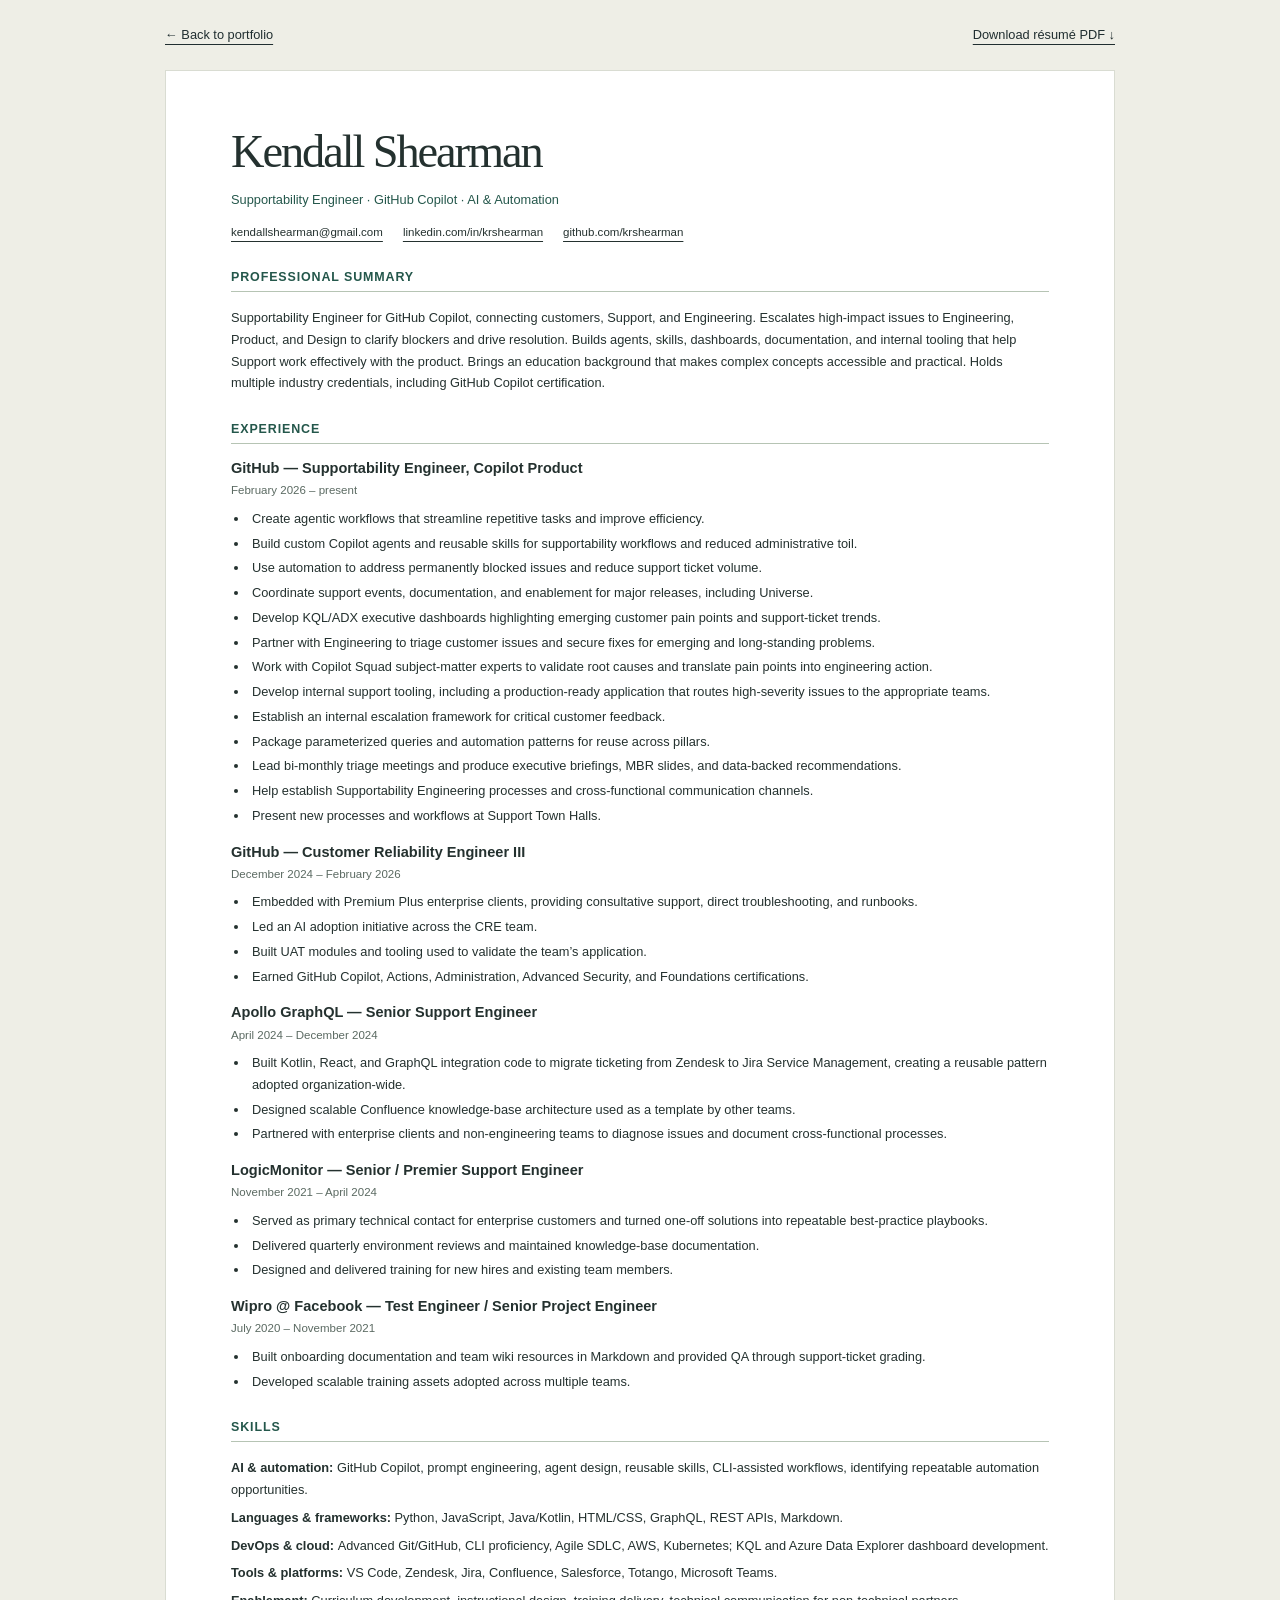
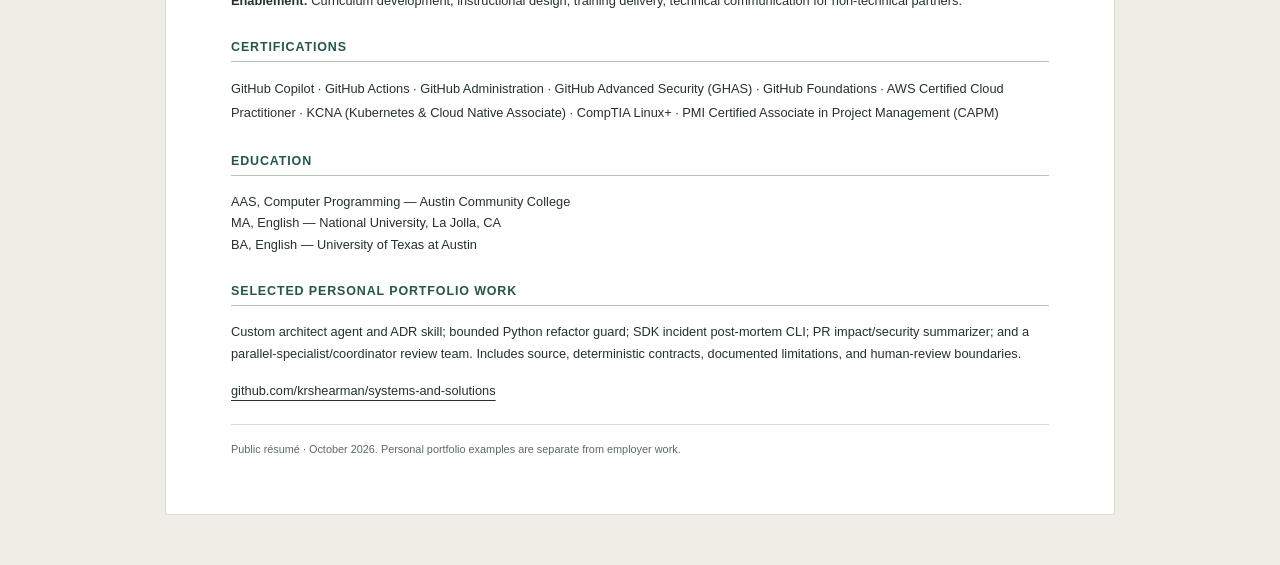
==== site/resume/index.html @ efc38eb4 "Add professional GitHub Pages portfolio Showcase the working agents and SDK automations alongside ex" ====
<!doctype html>
<html lang="en">
<head>
  <meta charset="utf-8">
  <meta name="viewport" content="width=device-width, initial-scale=1">
  <meta name="description" content="Kendall Shearman's résumé: GitHub Copilot supportability, AI automation, enterprise reliability, technical enablement, and GitHub certifications including Advanced Security.">
  <link rel="canonical" href="https://krshearman.github.io/systems-and-solutions/resume/">
  <link rel="icon" href="../assets/favicon.svg" type="image/svg+xml">
  <link rel="stylesheet" href="../assets/styles.css">
  <title>Résumé — Kendall Shearman</title>
</head>
<body class="resume-page">
  <a class="skip-link" href="#main">Skip to résumé</a>
  <nav class="resume-toolbar container" aria-label="Résumé navigation"><a href="../">← Back to portfolio</a><a href="../assets/kendall-shearman-resume.pdf" download>Download résumé PDF ↓</a></nav>
  <main id="main" class="resume-sheet" tabindex="-1">
    <header>
      <h1>Kendall Shearman</h1>
      <p class="resume-title">Supportability Engineer · GitHub Copilot · AI &amp; Automation</p>
      <div class="resume-contact"><a href="mailto:kendallshearman@gmail.com">kendallshearman@gmail.com</a><a href="https://www.linkedin.com/in/krshearman/">linkedin.com/in/krshearman</a><a href="https://github.com/krshearman">github.com/krshearman</a></div>
    </header>
    <section aria-labelledby="summary-title">
      <h2 id="summary-title">Professional summary</h2>
      <p>Supportability Engineer for GitHub Copilot, connecting customers, Support, and Engineering. Escalates high-impact issues to Engineering, Product, and Design to clarify blockers and drive resolution. Builds agents, skills, dashboards, documentation, and internal tooling that help Support work effectively with the product. Brings an education background that makes complex concepts accessible and practical. Holds multiple industry credentials, including GitHub Copilot certification.</p>
    </section>
    <section aria-labelledby="experience-title">
      <h2 id="experience-title">Experience</h2>
      <article>
        <h3>GitHub — Supportability Engineer, Copilot Product</h3>
        <p class="resume-role-meta">February 2026 – present</p>
        <ul>
          <li>Create agentic workflows that streamline repetitive tasks and improve efficiency.</li>
          <li>Build custom Copilot agents and reusable skills for supportability workflows and reduced administrative toil.</li>
          <li>Use automation to address permanently blocked issues and reduce support ticket volume.</li>
          <li>Coordinate support events, documentation, and enablement for major releases, including Universe.</li>
          <li>Develop KQL/ADX executive dashboards highlighting emerging customer pain points and support-ticket trends.</li>
          <li>Partner with Engineering to triage customer issues and secure fixes for emerging and long-standing problems.</li>
          <li>Work with Copilot Squad subject-matter experts to validate root causes and translate pain points into engineering action.</li>
          <li>Develop internal support tooling, including a production-ready application that routes high-severity issues to the appropriate teams.</li>
          <li>Establish an internal escalation framework for critical customer feedback.</li>
          <li>Package parameterized queries and automation patterns for reuse across pillars.</li>
          <li>Lead bi-monthly triage meetings and produce executive briefings, MBR slides, and data-backed recommendations.</li>
          <li>Help establish Supportability Engineering processes and cross-functional communication channels.</li>
          <li>Present new processes and workflows at Support Town Halls.</li>
        </ul>
      </article>
      <article>
        <h3>GitHub — Customer Reliability Engineer III</h3>
        <p class="resume-role-meta">December 2024 – February 2026</p>
        <ul>
          <li>Embedded with Premium Plus enterprise clients, providing consultative support, direct troubleshooting, and runbooks.</li>
          <li>Led an AI adoption initiative across the CRE team.</li>
          <li>Built UAT modules and tooling used to validate the team’s application.</li>
          <li>Earned GitHub Copilot, Actions, Administration, Advanced Security, and Foundations certifications.</li>
        </ul>
      </article>
      <article>
        <h3>Apollo GraphQL — Senior Support Engineer</h3>
        <p class="resume-role-meta">April 2024 – December 2024</p>
        <ul>
          <li>Built Kotlin, React, and GraphQL integration code to migrate ticketing from Zendesk to Jira Service Management, creating a reusable pattern adopted organization-wide.</li>
          <li>Designed scalable Confluence knowledge-base architecture used as a template by other teams.</li>
          <li>Partnered with enterprise clients and non-engineering teams to diagnose issues and document cross-functional processes.</li>
        </ul>
      </article>
      <article>
        <h3>LogicMonitor — Senior / Premier Support Engineer</h3>
        <p class="resume-role-meta">November 2021 – April 2024</p>
        <ul>
          <li>Served as primary technical contact for enterprise customers and turned one-off solutions into repeatable best-practice playbooks.</li>
          <li>Delivered quarterly environment reviews and maintained knowledge-base documentation.</li>
          <li>Designed and delivered training for new hires and existing team members.</li>
        </ul>
      </article>
      <article>
        <h3>Wipro @ Facebook — Test Engineer / Senior Project Engineer</h3>
        <p class="resume-role-meta">July 2020 – November 2021</p>
        <ul>
          <li>Built onboarding documentation and team wiki resources in Markdown and provided QA through support-ticket grading.</li>
          <li>Developed scalable training assets adopted across multiple teams.</li>
        </ul>
      </article>
    </section>
    <section aria-labelledby="skills-title">
      <h2 id="skills-title">Skills</h2>
      <dl>
        <div><dt>AI &amp; automation: </dt><dd>GitHub Copilot, prompt engineering, agent design, reusable skills, CLI-assisted workflows, identifying repeatable automation opportunities.</dd></div>
        <div><dt>Languages &amp; frameworks: </dt><dd>Python, JavaScript, Java/Kotlin, HTML/CSS, GraphQL, REST APIs, Markdown.</dd></div>
        <div><dt>DevOps &amp; cloud: </dt><dd>Advanced Git/GitHub, CLI proficiency, Agile SDLC, AWS, Kubernetes; KQL and Azure Data Explorer dashboard development.</dd></div>
        <div><dt>Tools &amp; platforms: </dt><dd>VS Code, Zendesk, Jira, Confluence, Salesforce, Totango, Microsoft Teams.</dd></div>
        <div><dt>Enablement: </dt><dd>Curriculum development, instructional design, training delivery, technical communication for non-technical partners.</dd></div>
      </dl>
    </section>
    <section aria-labelledby="certifications-title">
      <h2 id="certifications-title">Certifications</h2>
      <p class="resume-credentials">GitHub Copilot · GitHub Actions · GitHub Administration · GitHub Advanced Security (GHAS) · GitHub Foundations · AWS Certified Cloud Practitioner · KCNA (Kubernetes &amp; Cloud Native Associate) · CompTIA Linux+ · PMI Certified Associate in Project Management (CAPM)</p>
    </section>
    <section aria-labelledby="education-title">
      <h2 id="education-title">Education</h2>
      <p>AAS, Computer Programming — Austin Community College<br>MA, English — National University, La Jolla, CA<br>BA, English — University of Texas at Austin</p>
    </section>
    <section aria-labelledby="portfolio-title">
      <h2 id="portfolio-title">Selected personal portfolio work</h2>
      <p>Custom architect agent and ADR skill; bounded Python refactor guard; SDK incident post-mortem CLI; PR impact/security summarizer; and a parallel-specialist/coordinator review team. Includes source, deterministic contracts, documented limitations, and human-review boundaries.</p>
      <p><a href="https://github.com/krshearman/systems-and-solutions">github.com/krshearman/systems-and-solutions</a></p>
    </section>
    <p class="resume-note">Public résumé · October 2026. Personal portfolio examples are separate from employer work.</p>
  </main>
</body>
</html>
---- site/assets/styles.css ----
@charset "UTF-8";

:root {
  color-scheme: light;
  --paper: #f5f3ec;
  --surface: #fffef9;
  --ink: #202e30;
  --muted: #556361;
  --green: #24574b;
  --deep: #183b37;
  --line: #d9dcd2;
  --soft: #e8ece2;
  --serif: Georgia, "Times New Roman", serif;
  --sans: -apple-system, BlinkMacSystemFont, "Segoe UI", sans-serif;
}

* { box-sizing: border-box; }
html { scroll-behavior: smooth; scroll-padding-top: 6rem; }
body { margin: 0; background: var(--paper); color: var(--ink); font: 1rem/1.7 var(--sans); -webkit-font-smoothing: antialiased; }
[hidden] { display: none !important; }
::selection { background: #d7e4cd; color: var(--deep); }
a { color: inherit; text-decoration-thickness: 1px; text-underline-offset: 5px; }
button { font: inherit; }
button, summary { cursor: pointer; }
a, button, summary { -webkit-tap-highlight-color: transparent; }
:focus-visible { outline: 3px solid #b85530; outline-offset: 5px; border-radius: 2px; }
img { display: block; max-width: 100%; height: auto; }
h1, h2, h3, p, figure { margin: 0; }
h1, h2, h3 { font-weight: 400; }
h1, h2, .project h3 { font-family: var(--serif); letter-spacing: -.045em; }
h2 { font-size: clamp(2.2rem, 4.2vw, 3.6rem); line-height: 1.12; }
h3 { line-height: 1.25; }
em { font-weight: 400; }
p + p { margin-top: 1rem; }
.container { width: min(1160px, calc(100% - 96px)); margin-inline: auto; }
.section { padding-block: 104px; }
.eyebrow { font-size: .7rem; font-weight: 650; text-transform: uppercase; letter-spacing: .14em; }
.section-number { margin-bottom: 20px; color: var(--green); }
.text-link { font-size: .87rem; font-weight: 600; text-decoration: none; }
.text-link:hover { text-decoration: underline; }
.text-link span { margin-left: 7px; }
.skip-link { position: absolute; top: -100px; left: 20px; z-index: 20; background: var(--deep); color: white; padding: 10px 20px; }
.skip-link:focus { top: 10px; }

.site-header { border-bottom: 1px solid var(--line); background: var(--paper); }
.header-inner { display: flex; justify-content: space-between; align-items: center; gap: 32px; min-height: 100px; }
.brand { display: inline-flex; gap: 16px; align-items: center; text-decoration: none; font-size: .85rem; font-weight: 600; line-height: 1.5; }
.monogram { display: grid; place-items: center; width: 47px; height: 47px; border: 1px solid #a9b4a8; color: var(--green); font: italic 1.5rem var(--serif); letter-spacing: -.09em; }
.brand-subtitle { display: block; color: var(--muted); font-size: .63rem; font-weight: 400; letter-spacing: .1em; text-transform: uppercase; }
.site-nav { display: flex; align-items: center; gap: 30px; font-size: .78rem; }
.site-nav a { text-decoration: none; }
.site-nav a:hover { color: var(--green); text-decoration: underline; }
.site-nav .nav-resume { padding: 8px 17px; border: 1px solid #a7b3a8; }
.nav-toggle { display: none; background: none; border: 1px solid var(--line); padding: 7px 12px; color: var(--ink); font-size: .8rem; }

.hero { display: grid; grid-template-columns: minmax(0, 1fr) 300px; gap: 66px; align-items: center; padding-block: 88px 82px; }
.hero .eyebrow { display: flex; align-items: center; gap: 10px; margin-bottom: 27px; }
.status-dot { width: 7px; height: 7px; border-radius: 50%; background: #537b54; flex: 0 0 auto; }
.hero h1 { font-size: clamp(3rem, 5.5vw, 4.9rem); line-height: 1.04; }
.hero h1 em { color: var(--green); }
.hero-intro { max-width: 535px; color: var(--muted); font-size: 1.04rem; line-height: 1.8; margin-top: 27px; }
.hero-actions { display: flex; align-items: center; gap: 28px; margin-top: 32px; }
.button { display: inline-flex; justify-content: center; align-items: center; gap: 26px; padding: 12px 20px; text-decoration: none; font-size: .8rem; font-weight: 600; border: 1px solid transparent; transition: background .15s ease; }
.button-primary { background: var(--green); color: white; }
.button-primary:hover { background: var(--deep); }
.hero-note { margin-top: 37px; color: var(--muted); font-size: .7rem; }
.portrait { align-self: center; }
.portrait-frame { padding: 9px; border: 1px solid #c2c9b8; position: relative; }
.portrait-frame::before { content: ""; position: absolute; width: 50px; height: 50px; top: -10px; right: -10px; border-top: 2px solid #a47951; border-right: 2px solid #a47951; pointer-events: none; }
.portrait img { width: 100%; aspect-ratio: 1 / 1.12; object-fit: cover; object-position: center; }
.portrait figcaption { display: flex; gap: 13px; margin-top: 18px; color: var(--muted); font-size: .67rem; line-height: 1.7; }
.portrait figcaption strong { font-weight: 500; color: var(--ink); }
.portrait-caption-line { width: 22px; height: 1px; margin-top: 9px; background: #9d7351; }
.expertise-strip { border-block: 1px solid var(--line); }
.expertise-inner { display: flex; align-items: center; justify-content: space-between; gap: 20px; min-height: 69px; color: var(--muted); font-size: .7rem; letter-spacing: .07em; text-transform: uppercase; }
.expertise-inner > [aria-hidden] { color: #9ba68e; font-size: 1rem; }

.section-heading { display: flex; align-items: flex-end; justify-content: space-between; gap: 48px; margin-bottom: 38px; }
.section-heading > p { max-width: 330px; color: var(--muted); font-size: .88rem; line-height: 1.8; }
.work-toolbar { display: flex; align-items: center; justify-content: space-between; min-height: 52px; margin-bottom: 20px; }
.project-filters { display: flex; flex-wrap: wrap; gap: 5px; }
.project-filters button { border: 1px solid transparent; background: transparent; color: var(--muted); padding: 6px 14px; font-size: .75rem; }
.project-filters button[aria-pressed="true"] { background: var(--deep); color: white; }
.project-filters button[aria-pressed="false"]:hover { border-color: #a9b4a8; color: var(--ink); }
.project-count { color: var(--muted); font-size: .7rem; white-space: nowrap; }
.project-grid { display: grid; grid-template-columns: repeat(2, minmax(0, 1fr)); gap: 23px; }
.project { display: flex; flex-direction: column; padding: 34px; background: var(--surface); border: 1px solid var(--line); }
.project-topline { display: flex; align-items: center; justify-content: space-between; gap: 20px; margin-bottom: 29px; }
.project-index { font: italic 1.15rem var(--serif); color: #7b654f; }
.project-type { font-size: .63rem; font-weight: 600; letter-spacing: .1em; text-transform: uppercase; color: var(--muted); }
.project h3 { font-size: 1.85rem; line-height: 1.16; margin-bottom: 18px; max-width: 370px; }
.project > p, .featured-copy > p:not(.project-type) { font-size: .87rem; color: var(--muted); line-height: 1.85; }
.tags { display: flex; gap: 7px; flex-wrap: wrap; margin-block: 23px; }
.tags span { padding: 3px 8px; border: 1px solid #d8dfd2; color: #465c51; background: #f2f5ec; font-size: .62rem; line-height: 1.6; }
.project details { margin-bottom: 25px; font-size: .75rem; color: var(--muted); }
.project summary { width: fit-content; font-weight: 500; color: var(--green); }
.project details p { padding-top: 12px; line-height: 1.85; }
.project-links { display: flex; flex-wrap: wrap; gap: 12px 24px; border-top: 1px solid var(--line); padding-top: 21px; margin-top: auto; font-size: .73rem; font-weight: 600; }
.project-links a { text-decoration: none; }
.project-links a:hover { text-decoration: underline; }
.project-links a span { margin-left: 5px; }
.project-featured { grid-column: 1 / -1; display: grid; grid-template-columns: 1.05fr 1fr; gap: 50px; padding: 42px; background: #e9ede2; border-color: #c8d1be; }
.project-featured .project-type { display: flex; align-items: center; gap: 8px; color: var(--green); margin-bottom: 26px; }
.tiny-square { display: inline-block; width: 6px; height: 6px; background: var(--green); }
.project-featured h3 { font-size: 2.3rem; max-width: none; }
.featured-copy { display: flex; flex-direction: column; }
.featured-copy .project-boundary { font-size: .73rem !important; margin: 0 0 25px; }
.project-featured .project-links { border-color: #c8d1be; }
.pipeline-panel { background: #1d3934; color: #f1f1e8; padding: 26px 28px 23px; align-self: center; }
.panel-label { display: flex; justify-content: space-between; gap: 15px; padding-bottom: 17px; border-bottom: 1px solid #4c6259; font-size: .6rem; text-transform: uppercase; letter-spacing: .1em; color: #d1dfcc; }
.panel-label span { font-size: .55rem; color: #b7cbb8; }
.pipeline { padding: 0; margin: 23px 0 17px; list-style: none; }
.pipeline-node { display: flex; align-items: center; gap: 13px; font-size: .77rem; padding-block: 12px; position: relative; }
.node-icon { width: 27px; height: 27px; display: grid; place-items: center; border: 1px solid #67826d; color: #d1dfb5; font-size: .62rem; flex: 0 0 auto; }
.pipeline-node small { display: block; margin-top: 2px; color: #b7cbb8; font-size: .6rem; }
.pipeline-parallel { border-left: 1px solid #6b876e; margin-left: 13px; padding: 8px 0 10px 26px; }
.parallel-label { display: block; margin-bottom: 8px; font-size: .55rem; letter-spacing: .03em; color: #b7cbb8; }
.pipeline-parallel > div { display: grid; grid-template-columns: 1fr 1fr; gap: 10px; }
.role-node { border: 1px solid #687f68; padding: 9px; font-size: .71rem; }
.role-node small { display: block; margin-top: 2px; color: #b7cbb8; font-size: .56rem; }
.pipeline-gate { color: #d3e3b6; }
.pipeline-footnote { border-top: 1px solid #4c6259; padding-top: 14px; color: #b7cbb8; font-size: .57rem; line-height: 1.8; }
.work-footer { display: flex; align-items: baseline; justify-content: space-between; gap: 25px; margin-top: 25px; }
.work-footer p { max-width: 510px; color: var(--muted); font-size: .7rem; }
.work-footer .text-link { white-space: nowrap; font-size: .75rem; }

.approach-section { background: var(--deep); color: #f6f3e8; padding-block: 83px; }
.approach-grid { display: grid; grid-template-columns: 1fr 1fr; gap: 105px; }
.approach-section .section-number { color: #b9d0a4; }
.approach-section h2 em { color: #c2d4ad; }
.approach-grid > div > p:not(.eyebrow) { max-width: 370px; font-size: .88rem; color: #cad7cc; margin: 23px 0; }
.approach-section .text-link { font-size: .75rem; color: #e2e8d2; }
.principles { list-style: none; margin: 0; padding: 0; }
.principles li { display: flex; gap: 21px; padding-block: 22px; border-top: 1px solid #50655a; }
.principles li:first-child { padding-top: 0; border-top: none; }
.principles li:last-child { padding-bottom: 0; }
.principles li > span { color: #b6cba2; font: italic 1.1rem var(--serif); padding-top: 3px; }
.principles h3 { font-size: 1rem; font-weight: 500; margin-bottom: 8px; }
.principles p { font-size: .8rem; color: #cad7cc; line-height: 1.8; }
.experience-layout { display: grid; grid-template-columns: .7fr 1.3fr; gap: 110px; margin-top: 54px; }
.large-note { font: italic 1.7rem/1.4 var(--serif); letter-spacing: -.03em; max-width: 260px; }
.experience-intro .text-link { display: inline-block; margin-top: 26px; font-size: .78rem; }
.timeline { list-style: none; margin: 0; padding: 0 0 0 28px; border-left: 1px solid #bdc9b3; }
.timeline li { position: relative; padding-bottom: 35px; }
.timeline li:last-child { padding-bottom: 0; }
.timeline li::before { content: ""; position: absolute; top: 8px; left: -32px; width: 7px; height: 7px; background: var(--green); border-radius: 50%; outline: 5px solid var(--paper); }
.timeline-meta { display: flex; flex-wrap: wrap; justify-content: space-between; align-items: baseline; gap: 6px 20px; margin-bottom: 6px; }
.company { font-size: .71rem; font-weight: 650; text-transform: uppercase; letter-spacing: .07em; color: var(--green); }
.date { color: var(--muted); font-size: .65rem; }
.timeline h3 { font-size: 1.06rem; font-weight: 500; margin-bottom: 10px; }
.timeline p { color: var(--muted); font-size: .83rem; line-height: 1.8; }
.about-section { border-block: 1px solid var(--line); background: #eeeee5; padding-block: 83px 61px; }
.about-grid { display: grid; grid-template-columns: 1.05fr 1fr; gap: 90px; }
.about-grid h2 { font-size: clamp(2rem, 3.5vw, 2.9rem); margin-bottom: 25px; }
.about-grid > div > p:not(.eyebrow) { color: var(--muted); font-size: .88rem; line-height: 1.85; }
.education { display: flex; gap: 22px; border-top: 1px solid #cfd5c7; padding-top: 21px; margin-top: 28px; }
.education > span { font-size: .63rem; text-transform: uppercase; letter-spacing: .1em; color: var(--green); padding-top: 2px; }
.education p { font-size: .69rem; color: var(--muted); line-height: 1.9; }
.toolkit { padding-top: 37px; }
.toolkit h3 { font: italic 1.8rem var(--serif); margin-bottom: 17px; }
.toolkit dl { margin: 0; }
.toolkit dl > div { border-top: 1px solid #cfd5c7; padding-block: 17px; }
.toolkit dt { font-size: .71rem; font-weight: 600; color: var(--green); }
.toolkit dd { margin: 6px 0 0; font-size: .83rem; color: var(--muted); line-height: 1.8; }
.credentials { margin-top: 58px; padding-top: 29px; border-top: 1px solid #cfd5c7; }
.credentials > .eyebrow { font-size: .62rem; color: var(--green); }
.credentials ul { display: flex; flex-wrap: wrap; list-style: none; padding: 0; margin: 16px 0 0; gap: 10px 21px; }
.credentials li { font-size: .7rem; color: #4c5c50; }
.credentials li::before { content: ""; display: inline-block; width: 6px; height: 6px; border: 1px solid var(--green); transform: rotate(45deg); margin-right: 9px; vertical-align: 1px; }
.try-panel { display: grid; grid-template-columns: .8fr 1.2fr; gap: 60px; align-items: center; }
.try-panel .eyebrow { color: var(--green); margin-bottom: 18px; }
.try-panel h2 { font-size: 2.4rem; }
.try-panel > div > p:not(.eyebrow) { margin: 20px 0; font-size: .84rem; color: var(--muted); }
.try-panel .text-link { font-size: .74rem; }
.code-panel { min-width: 0; background: #20332e; color: #e1e9d7; }
.code-toolbar { display: flex; justify-content: space-between; align-items: center; gap: 15px; padding: 13px 20px; border-bottom: 1px solid #53675b; font-size: .58rem; color: #c5d3bd; }
.code-toolbar button { background: transparent; color: #e1e9d7; border: 1px solid #779075; padding: 4px 8px; font-size: .59rem; white-space: nowrap; }
pre { margin: 0; padding: 25px 20px; overflow-x: auto; font: .69rem/2 ui-monospace, SFMono-Regular, Consolas, monospace; }
.copy-status { min-height: 30px; padding: 0 20px 8px; font-size: .65rem; color: #d7e3c6; margin: 0; }
.contact-section { border-block: 1px solid #cbd4be; background: #e1e7d6; padding-block: 70px; }
.contact-inner { display: flex; justify-content: space-between; gap: 60px; }
.contact-section .eyebrow { color: var(--green); margin-bottom: 20px; }
.contact-section h2 { font-size: 3rem; }
.contact-email { display: inline-block; color: var(--green); font-size: 1rem; margin-top: 25px; overflow-wrap: anywhere; }
.contact-links { min-width: 210px; display: flex; flex-direction: column; justify-content: center; gap: 0; font-size: .82rem; }
.contact-links a { display: flex; justify-content: space-between; gap: 30px; padding-block: 12px; border-bottom: 1px solid #bcc9b0; text-decoration: none; }
.contact-links a:hover { color: var(--green); text-decoration: underline; }
.site-footer { display: flex; align-items: center; justify-content: space-between; gap: 25px; min-height: 88px; font-size: .6rem; color: var(--muted); }
.site-footer p + p { margin: 0; }
.site-footer a { white-space: nowrap; text-decoration: none; }

.resume-page { background: #eeeee6; }
.resume-toolbar { display: flex; flex-wrap: wrap; justify-content: space-between; gap: 15px; padding-block: 24px; font-size: .8rem; max-width: 950px; }
.resume-sheet { max-width: 950px; margin: 0 auto 50px; padding: 55px 65px; background: white; border: 1px solid var(--line); color: #24312f; }
.resume-sheet h1 { font-size: 2.9rem; line-height: 1.1; }
.resume-title { color: var(--green); font-size: .9rem; margin: 12px 0; }
.resume-contact { display: flex; flex-wrap: wrap; gap: 4px 20px; font-size: .72rem; }
.resume-sheet h2 { font: 650 .78rem var(--sans); color: var(--green); letter-spacing: .07em; text-transform: uppercase; padding-bottom: 7px; border-bottom: 1px solid #b6c4b4; margin: 28px 0 15px; }
.resume-sheet h3 { font-size: .91rem; font-weight: 600; margin-bottom: 4px; }
.resume-sheet p, .resume-sheet ul, .resume-sheet dl { font-size: .8rem; line-height: 1.7; }
.resume-sheet ul { padding-left: 18px; margin: 7px 0 16px; }
.resume-sheet li { padding-left: 3px; margin-block: 3px; }
.resume-role-meta { color: #5b6a62; font-size: .72rem !important; }
.resume-sheet dl { margin: 0; }
.resume-sheet dt { display: inline; font-weight: 600; }
.resume-sheet dd { display: inline; margin: 0; }
.resume-sheet dl > div { margin-bottom: 6px; }
.resume-sheet .resume-credentials { line-height: 1.9; }
.resume-note { margin-top: 22px; padding-top: 15px; border-top: 1px solid var(--line); color: #5b6a62; font-size: .68rem !important; }

@media (min-width: 1500px) { .hero { padding-block: 105px; } }
@media (max-width: 1050px) {
  .container { width: calc(100% - 64px); }
  .hero { grid-template-columns: minmax(0, 1fr) 250px; gap: 38px; }
  .hero h1 { font-size: 3.7rem; }
  .hero .eyebrow { font-size: .6rem; }
  .project-featured { gap: 30px; padding: 30px; }
  .project-featured h3 { font-size: 2rem; }
  .pipeline-panel { padding: 23px 20px; }
  .approach-grid, .experience-layout, .about-grid { gap: 55px; }
  .try-panel { gap: 35px; grid-template-columns: .8fr 1.2fr; }
  .site-nav { gap: 22px; }
}
@media (max-width: 760px) {
  .container { width: calc(100% - 40px); }
  .header-inner { min-height: 84px; flex-wrap: wrap; gap: 15px; padding-block: 17px; }
  .brand { gap: 10px; font-size: .8rem; }
  .monogram { width: 40px; height: 40px; }
  .nav-toggle { display: inline-flex; gap: 20px; align-items: center; }
  .site-nav { width: 100%; flex-wrap: wrap; gap: 16px 22px; padding: 10px 0 5px; }
  .js .site-nav[data-open="false"] { display: none; }
  .hero { grid-template-columns: minmax(0, 1fr) 200px; gap: 28px; padding-block: 58px; }
  .hero h1 { font-size: 2.7rem; }
  .hero-intro { font-size: .91rem; line-height: 1.8; margin-top: 20px; }
  .hero .eyebrow { font-size: .55rem; letter-spacing: .07em; margin-bottom: 20px; }
  .hero-actions { gap: 20px; flex-wrap: wrap; margin-top: 23px; }
  .hero-note { font-size: .62rem; margin-top: 25px; }
  .hero-actions .text-link, .button { font-size: .73rem; }
  .expertise-inner { font-size: .58rem; letter-spacing: .03em; gap: 10px; }
  .section { padding-block: 65px; }
  .section-heading { align-items: flex-start; gap: 22px; flex-direction: column; margin-bottom: 24px; }
  .section-heading > p { max-width: 480px; }
  .project { padding: 25px; }
  .project h3 { font-size: 1.65rem; }
  .project-topline { align-items: flex-start; margin-bottom: 22px; gap: 10px; }
  .project-type { font-size: .56rem; }
  .project-featured { grid-template-columns: 1fr; gap: 30px; padding: 28px; }
  .project-featured h3 { font-size: 2.15rem; }
  .pipeline-panel { max-width: 470px; width: 100%; }
  .work-footer { flex-direction: column; gap: 12px; }
  .approach-section, .about-section { padding-block: 62px; }
  .approach-grid, .experience-layout, .about-grid, .try-panel { grid-template-columns: 1fr; gap: 39px; }
  .approach-grid > div > p:not(.eyebrow) { max-width: 550px; }
  .principles { max-width: 580px; }
  .experience-layout { margin-top: 30px; }
  .large-note { font-size: 1.4rem; max-width: 430px; }
  .experience-intro .text-link { margin-top: 14px; }
  .toolkit { padding-top: 0; }
  .credentials { margin-top: 33px; }
  .contact-section h2 { font-size: 2.4rem; }
  .contact-inner { gap: 38px; }
  .contact-links { min-width: 175px; font-size: .74rem; }
  .contact-email { font-size: .8rem; }
  .site-footer { flex-wrap: wrap; gap: 10px 25px; padding-block: 23px; font-size: .57rem; }
  .resume-sheet { margin-inline: 20px; padding: 35px; }
}
@media (max-width: 520px) {
  .hero { grid-template-columns: 1fr; gap: 38px; padding-block: 46px; }
  .hero h1 { font-size: clamp(2.7rem, 10.3vw, 3.4rem); }
  .hero-intro { max-width: 400px; }
  .hero .eyebrow { font-size: .58rem; }
  .hero-note { margin-top: 22px; }
  .portrait { max-width: 270px; width: 75%; margin-inline: auto; }
  .portrait img { aspect-ratio: 1 / 1; }
  .expertise-inner { flex-wrap: wrap; justify-content: center; gap: 4px 12px; padding-block: 16px; min-height: auto; }
  .expertise-inner > [aria-hidden] { font-size: .7rem; }
  .expertise-inner > [aria-hidden]:nth-child(4) { display: none; }
  .section-heading h2 { font-size: 2.2rem; }
  .work-toolbar { gap: 13px; align-items: flex-start; }
  .project-filters { gap: 3px; }
  .project-filters button { padding: 7px 9px; font-size: .65rem; }
  .project-count { font-size: .6rem; padding-top: 8px; }
  .project-grid { grid-template-columns: 1fr; gap: 18px; }
  .project-featured { padding: 24px; }
  .project-featured h3 { font-size: 2rem; }
  .project-featured .project-type { font-size: .55rem; letter-spacing: .06em; }
  .project-links { gap: 12px 20px; font-size: .7rem; }
  .pipeline-panel { padding: 21px 16px; }
  .role-node { padding: 8px; font-size: .65rem; }
  .pipeline-parallel { padding-left: 20px; }
  .panel-label { font-size: .56rem; }
  .panel-label span { font-size: .49rem; }
  .contact-inner { flex-direction: column; gap: 29px; }
  .contact-links { width: 100%; }
  .contact-email { font-size: .88rem; }
  .try-panel h2 { font-size: 2.1rem; }
  .code-toolbar { padding-inline: 14px; gap: 12px; font-size: .53rem; }
  .code-toolbar > span { max-width: 155px; }
  .code-toolbar button { font-size: .55rem; }
  pre { padding-inline: 14px; font-size: .65rem; }
  .education { flex-direction: column; gap: 7px; }
  .resume-sheet { padding: 27px 22px; }
  .resume-sheet h1 { font-size: 2.1rem; }
  .resume-toolbar { font-size: .7rem; }
}
@media (prefers-reduced-motion: reduce) {
  html { scroll-behavior: auto; }
  *, *::before, *::after { transition: none !important; }
}
@page { size: Letter; margin: .55in; }
@media print {
  .resume-page { background: white; }
  .resume-page .skip-link, .resume-toolbar { display: none; }
  .resume-sheet { max-width: none; border: 0; padding: 0; margin: 0; }
  .resume-sheet h1 { font-size: 23pt; }
  .resume-title { font-size: 9.5pt; margin: 7pt 0; }
  .resume-contact { font-size: 8pt; gap: 3pt 14pt; }
  .resume-sheet h2 { font-size: 9pt; margin: 14pt 0 7pt; padding-bottom: 4pt; break-after: avoid; }
  .resume-sheet h3 { font-size: 9.5pt; break-after: avoid; }
  .resume-sheet p, .resume-sheet ul, .resume-sheet dl { font-size: 9pt; line-height: 1.4; }
  .resume-sheet ul { margin: 5pt 0 9pt; padding-left: 13pt; }
  .resume-sheet li { margin-block: 2pt; }
  .resume-role-meta { font-size: 8pt !important; break-after: avoid; }
  .resume-sheet dl > div { margin-bottom: 4pt; }
  .resume-sheet .resume-note { font-size: 8pt !important; margin-top: 10pt; padding-top: 7pt; }
  .resume-sheet a { color: inherit; text-decoration: none; }
}
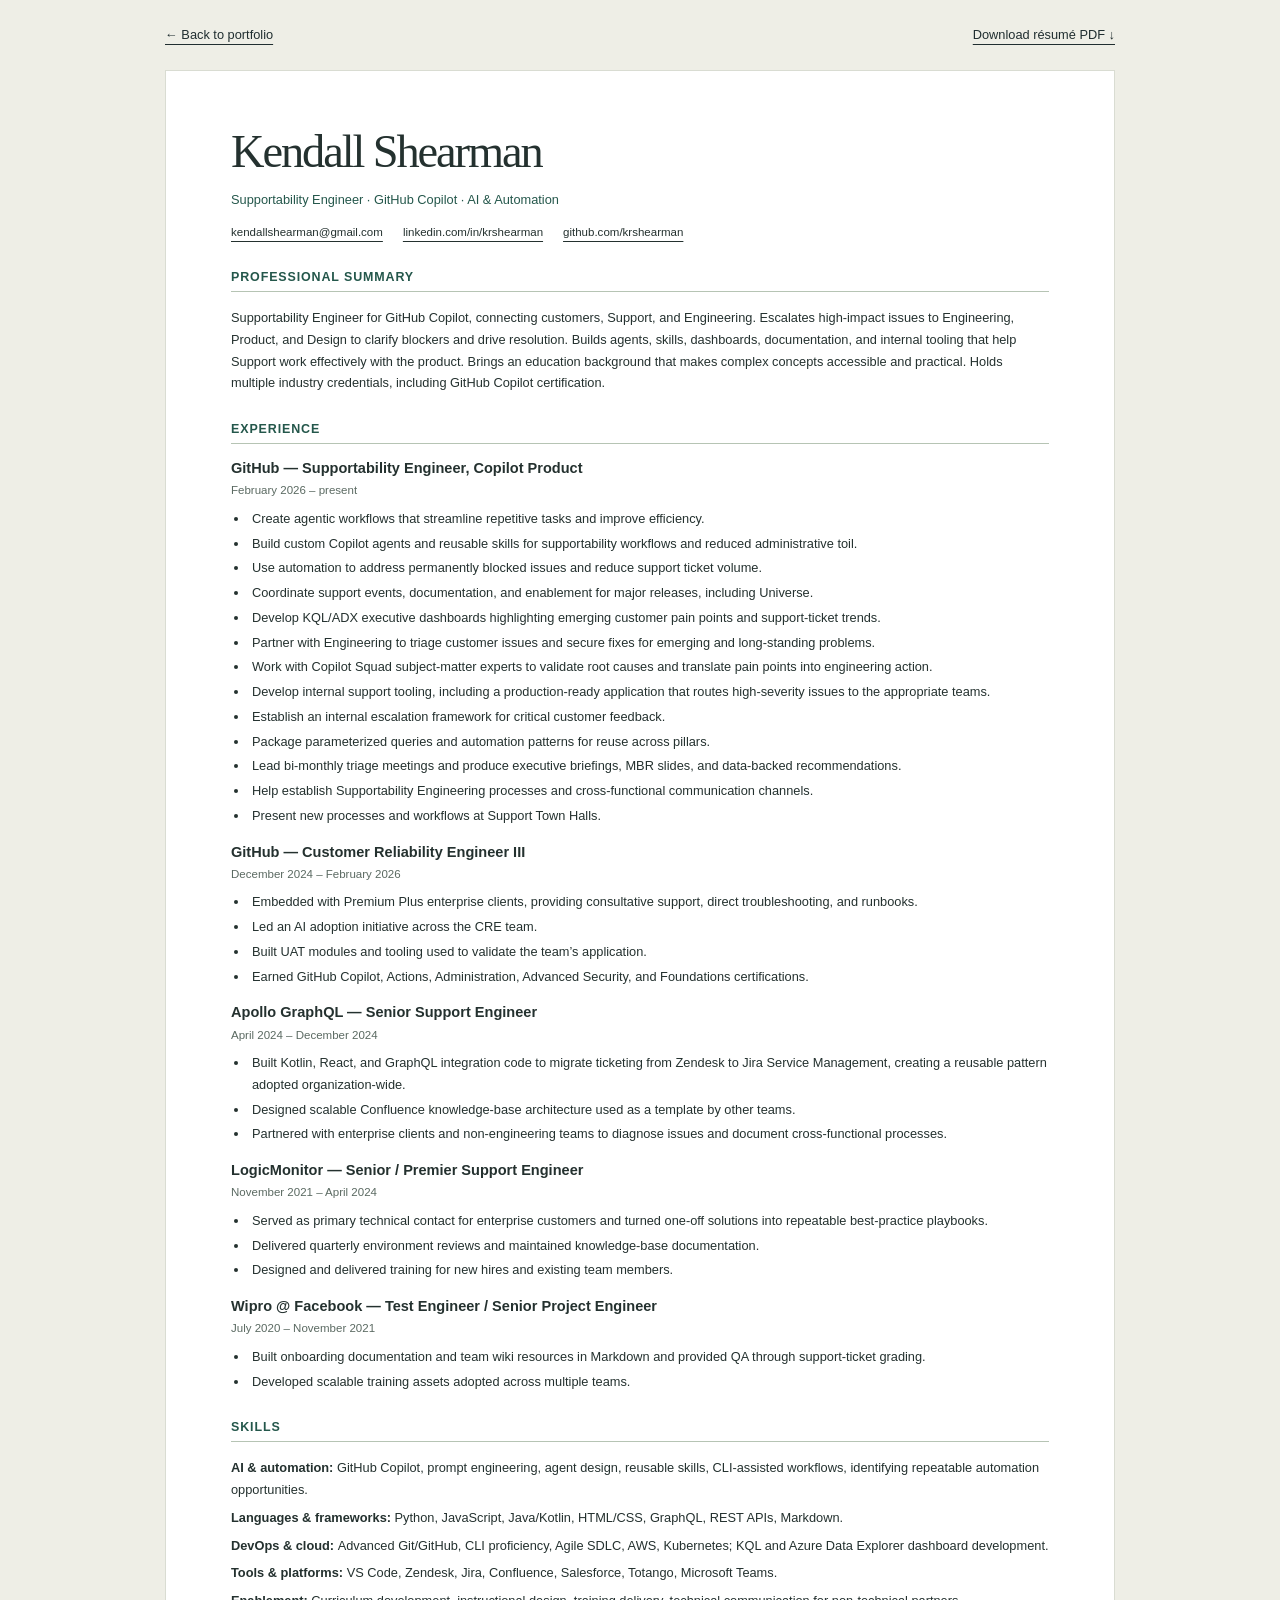
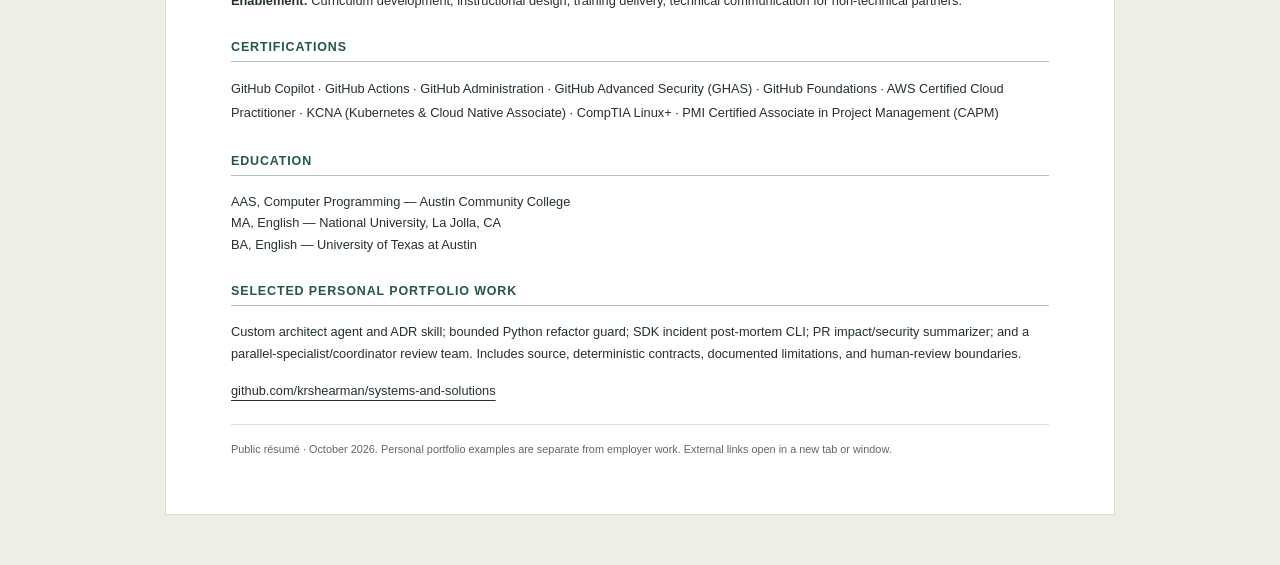
==== commit d7997900: "Open external portfolio links in a new tab Use native safe external-link targets on both public page" ====
--- a/site/resume/index.html
+++ b/site/resume/index.html
@@ -16,7 +16,7 @@
     <header>
       <h1>Kendall Shearman</h1>
       <p class="resume-title">Supportability Engineer · GitHub Copilot · AI &amp; Automation</p>
-      <div class="resume-contact"><a href="mailto:kendallshearman@gmail.com">kendallshearman@gmail.com</a><a href="https://www.linkedin.com/in/krshearman/">linkedin.com/in/krshearman</a><a href="https://github.com/krshearman">github.com/krshearman</a></div>
+      <div class="resume-contact"><a href="mailto:kendallshearman@gmail.com">kendallshearman@gmail.com</a><a href="https://www.linkedin.com/in/krshearman/" target="_blank" rel="noopener noreferrer" aria-describedby="external-link-notice">linkedin.com/in/krshearman</a><a href="https://github.com/krshearman" target="_blank" rel="noopener noreferrer" aria-describedby="external-link-notice">github.com/krshearman</a></div>
     </header>
     <section aria-labelledby="summary-title">
       <h2 id="summary-title">Professional summary</h2>
@@ -101,9 +101,9 @@
     <section aria-labelledby="portfolio-title">
       <h2 id="portfolio-title">Selected personal portfolio work</h2>
       <p>Custom architect agent and ADR skill; bounded Python refactor guard; SDK incident post-mortem CLI; PR impact/security summarizer; and a parallel-specialist/coordinator review team. Includes source, deterministic contracts, documented limitations, and human-review boundaries.</p>
-      <p><a href="https://github.com/krshearman/systems-and-solutions">github.com/krshearman/systems-and-solutions</a></p>
+      <p><a href="https://github.com/krshearman/systems-and-solutions" target="_blank" rel="noopener noreferrer" aria-describedby="external-link-notice">github.com/krshearman/systems-and-solutions</a></p>
     </section>
-    <p class="resume-note">Public résumé · October 2026. Personal portfolio examples are separate from employer work.</p>
+    <p class="resume-note">Public résumé · October 2026. Personal portfolio examples are separate from employer work. <span id="external-link-notice">External links open in a new tab or window.</span></p>
   </main>
 </body>
 </html>
--- a/site/assets/styles.css
+++ b/site/assets/styles.css
@@ -44,7 +44,9 @@
 
 .site-header { border-bottom: 1px solid var(--line); background: var(--paper); }
 .header-inner { display: flex; justify-content: space-between; align-items: center; gap: 32px; min-height: 100px; }
-.brand { display: inline-flex; gap: 16px; align-items: center; text-decoration: none; font-size: .85rem; font-weight: 600; line-height: 1.5; }
+.brand { display: inline-flex; gap: 16px; align-items: center; font-size: .85rem; font-weight: 600; line-height: 1.5; }
+.brand a { text-decoration: none; }
+.brand-subtitle:hover { text-decoration: underline; }
 .monogram { display: grid; place-items: center; width: 47px; height: 47px; border: 1px solid #a9b4a8; color: var(--green); font: italic 1.5rem var(--serif); letter-spacing: -.09em; }
 .brand-subtitle { display: block; color: var(--muted); font-size: .63rem; font-weight: 400; letter-spacing: .1em; text-transform: uppercase; }
 .site-nav { display: flex; align-items: center; gap: 30px; font-size: .78rem; }
